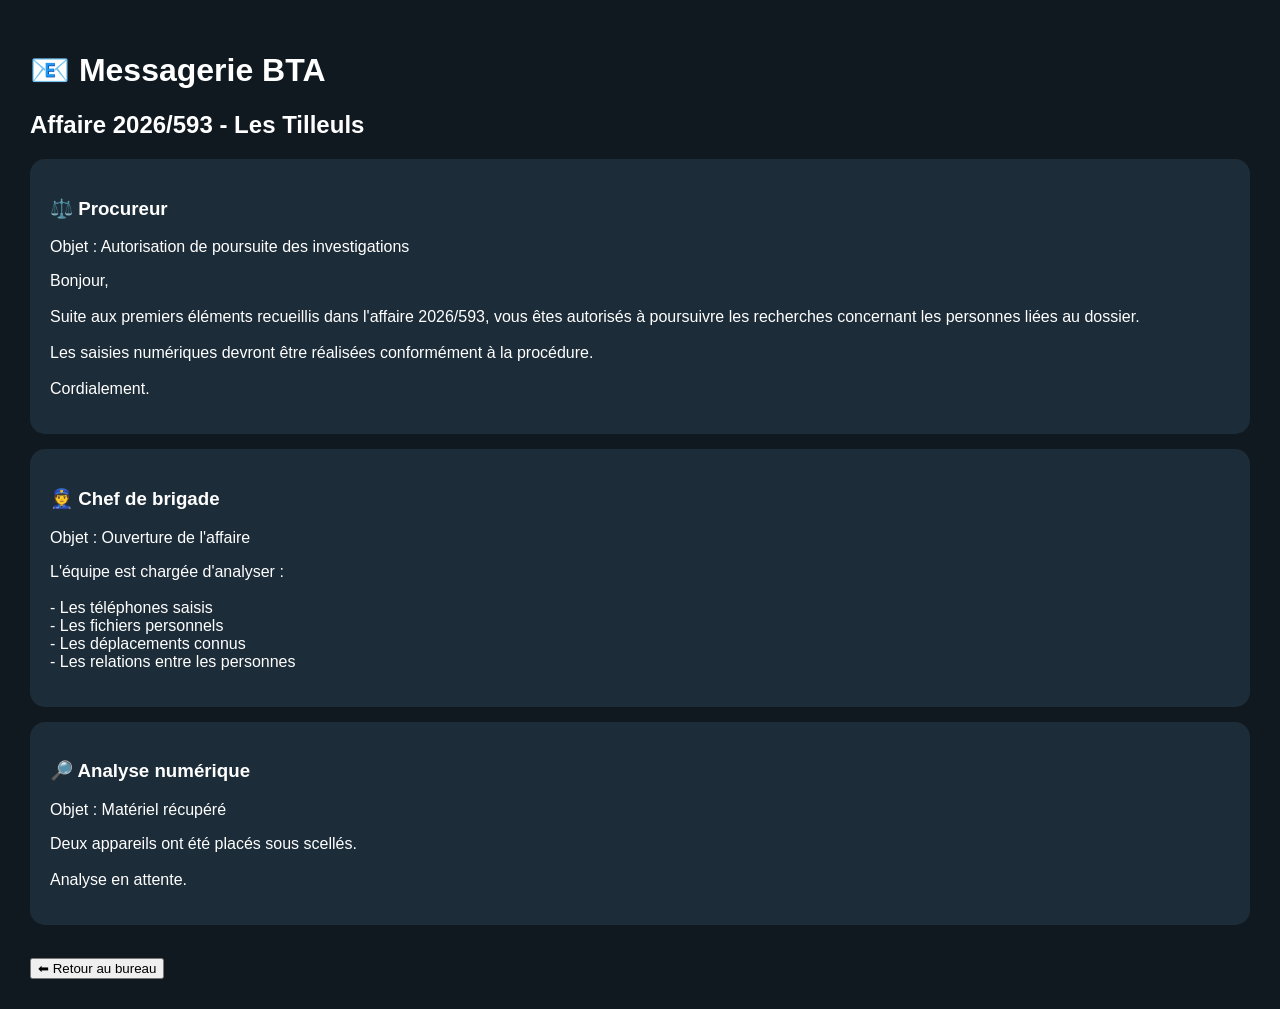
==== ordinateur/mails.html @ f8e43dc1 "Create mails.html" ====
<!DOCTYPE html>
<html lang="fr">

<head>

<meta charset="UTF-8">
<meta name="viewport" content="width=device-width, initial-scale=1.0">

<title>Mails BTA - Affaire 2026/593</title>

<link rel="stylesheet" href="../style.css">

</head>


<body>


<div class="page_dossier">


<h1>📧 Messagerie BTA</h1>

<h2>Affaire 2026/593 - Les Tilleuls</h2>


<div class="carte">


<h3>⚖️ Procureur</h3>

<p>
Objet : Autorisation de poursuite des investigations
</p>


<p>

Bonjour,

<br><br>

Suite aux premiers éléments recueillis dans l'affaire 2026/593,
vous êtes autorisés à poursuivre les recherches concernant les personnes
liées au dossier.

<br><br>

Les saisies numériques devront être réalisées conformément à la procédure.

<br><br>

Cordialement.

</p>


</div>





<div class="carte">


<h3>👮 Chef de brigade</h3>


<p>
Objet : Ouverture de l'affaire
</p>


<p>

L'équipe est chargée d'analyser :

<br><br>

- Les téléphones saisis
<br>
- Les fichiers personnels
<br>
- Les déplacements connus
<br>
- Les relations entre les personnes

</p>


</div>






<div class="carte">


<h3>🔎 Analyse numérique</h3>


<p>
Objet : Matériel récupéré
</p>


<p>

Deux appareils ont été placés sous scellés.

<br><br>

Analyse en attente.

</p>


</div>




<br>


<button onclick="retour()">

⬅ Retour au bureau

</button>


</div>



<script>


function retour(){

window.location.href="bureau.html";

}


</script>


</body>

</html>
---- style.css ----
*{
    box-sizing:border-box;
}


body{

    margin:0;
    padding:0;
    font-family:Arial, Helvetica, sans-serif;
    background:#0b0f14;
    color:white;

}


/* =========================
   PAGE ORDINATEUR BTA
========================= */


.ordinateur{

    min-height:100vh;
    padding:30px;
    background:#0b1118;

}



.ordinateur header{

    background:#172330;
    padding:25px;
    border-radius:20px;
    margin-bottom:30px;
    border:1px solid #34495e;

}



.ordinateur h1{

    margin-top:0;
    font-size:32px;

}



.etat{

    margin-top:20px;
    color:#bfc7cf;

}



/* MENU ORDINATEUR */


.menu_pc{

    display:grid;
    grid-template-columns:repeat(auto-fit,minmax(230px,1fr));
    gap:25px;

}



.icone_pc{

    background:#1b2c3b;
    padding:30px;
    border-radius:20px;
    text-align:center;
    cursor:pointer;
    transition:0.3s;
    border:1px solid #38536a;

}



.icone_pc:hover{

    transform:scale(1.05);
    background:#254257;

}



.icone_pc h3{

    font-size:22px;
    margin:15px 0 10px;

}



.icone_pc p{

    color:#bfc7cf;

}





/* NOTIFICATIONS PC */


.notification_pc{

    margin-top:40px;
    background:#172330;
    padding:25px;
    border-radius:20px;

}



.notification_pc div{

    background:#233746;
    padding:15px;
    margin-top:15px;
    border-radius:12px;

}





/* =========================
   PAGES DOSSIERS
========================= */


.page_dossier{

    min-height:100vh;
    padding:30px;
    background:#101820;

}



.carte{

    background:#1c2c38;
    padding:20px;
    border-radius:15px;
    margin:15px 0;

}





/* =========================
   TELEPHONE RYAN
========================= */


.telephone{

    width:390px;
    height:850px;
    margin:30px auto;
    background:black;
    border-radius:50px;
    overflow:hidden;
    position:relative;
    box-shadow:0 0 50px black;

}



.ecran{

    position:absolute;
    width:100%;
    height:100%;

}



.cache{

    display:none;

}




/* BARRE DU HAUT */


.statut{

    display:flex;
    justify-content:space-between;
    padding:18px;
    font-size:14px;
    color:white;

}





/* ECRAN VERROUILLAGE */


.verrouillage{

    background-size:cover;
    background-position:center;

}



.fondVerrou{

    text-align:center;
    padding-top:90px;

}



.heureGrande{

    font-size:75px;
    font-weight:300;

}



.date{

    font-size:20px;
    margin-top:10px;

}



.notification{

    background:rgba(50,50,50,0.7);
    margin:20px;
    padding:15px;
    border-radius:20px;
    backdrop-filter:blur(10px);

}



.iconeNotif{

    font-size:30px;

}



.ouvrir{

    position:absolute;
    bottom:60px;
    width:100%;
    text-align:center;
    color:white;

}





/* ACCUEIL TELEPHONE */


.accueil{

    background-image:url("../images/ryan/fond_ecran.jpg");
    background-size:cover;
    background-position:center;

}



.encoche{

    width:120px;
    height:30px;
    background:black;
    border-radius:20px;
    margin:0 auto;

}



.grilleApplications{

    display:grid;
    grid-template-columns:repeat(4,1fr);
    gap:25px;
    padding:35px 20px;

}



.application{

    text-align:center;

}



.icone{

    width:60px;
    height:60px;
    border-radius:18px;
    display:flex;
    align-items:center;
    justify-content:center;
    margin:auto;
    font-size:32px;

}



.icone p{

    font-size:12px;

}



.bleu{

    background:#1677ff;

}



.vert{

    background:#20c463;

}



.rouge{

    background:#ff3b30;

}



.violet{

    background:#8e44ad;

}



.gris{

    background:#555;

}



.noir{

    background:#111;

}



.dock{

    position:absolute;
    bottom:30px;
    left:20px;
    right:20px;
    background:rgba(255,255,255,0.2);
    backdrop-filter:blur(10px);
    padding:15px;
    border-radius:30px;
    display:flex;
    justify-content:space-around;
    font-size:28px;

}





/* APPLICATIONS */


.applicationPage{

    background:#111;
    padding:20px;

}



.barreApp{

    display:flex;
    align-items:center;
    gap:20px;

}



.barreApp button{

    background:#333;
    color:white;
    border:0;
    border-radius:10px;
    padding:10px;

}



.conversation{

    background:#222;
    padding:15px;
    border-radius:15px;
    margin-top:15px;

}



.contactFiche{

    background:#222;
    padding:20px;
    border-radius:15px;
    margin:15px 0;

}



.galerie{

    display:grid;
    grid-template-columns:repeat(2,1fr);
    gap:15px;

}



.photo img{

    width:100%;
    border-radius:15px;

}




.boutonHome{

    position:absolute;
    bottom:10px;
    left:50%;
    transform:translateX(-50%);
    width:120px;
    height:5px;
    background:white;
    border-radius:10px;

}
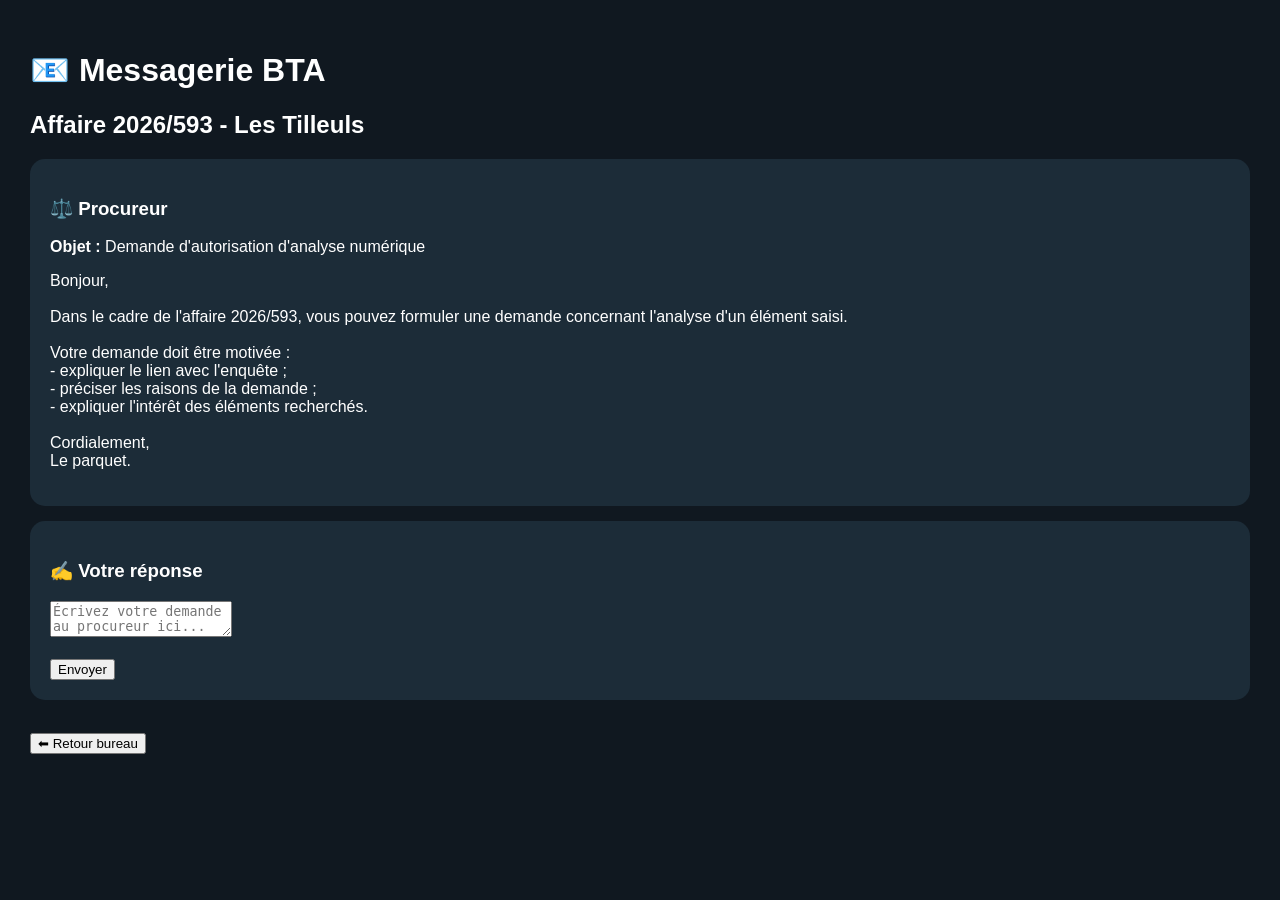
==== commit c4942e4b: "Update mails.html" ====
--- a/ordinateur/mails.html
+++ b/ordinateur/mails.html
@@ -24,13 +24,16 @@
 <h2>Affaire 2026/593 - Les Tilleuls</h2>
 
 
+
 <div class="carte">
 
 
 <h3>⚖️ Procureur</h3>
 
-<p>
-Objet : Autorisation de poursuite des investigations
+
+<p>
+<b>Objet :</b>
+Demande d'autorisation d'analyse numérique
 </p>
 
 
@@ -40,17 +43,25 @@
 
 <br><br>
 
-Suite aux premiers éléments recueillis dans l'affaire 2026/593,
-vous êtes autorisés à poursuivre les recherches concernant les personnes
-liées au dossier.
-
-<br><br>
-
-Les saisies numériques devront être réalisées conformément à la procédure.
-
-<br><br>
-
-Cordialement.
+Dans le cadre de l'affaire 2026/593,
+vous pouvez formuler une demande concernant
+l'analyse d'un élément saisi.
+
+<br><br>
+
+Votre demande doit être motivée :
+<br>
+- expliquer le lien avec l'enquête ;
+<br>
+- préciser les raisons de la demande ;
+<br>
+- expliquer l'intérêt des éléments recherchés.
+
+<br><br>
+
+Cordialement,
+<br>
+Le parquet.
 
 </p>
 
@@ -64,92 +75,204 @@
 <div class="carte">
 
 
-<h3>👮 Chef de brigade</h3>
-
-
-<p>
-Objet : Ouverture de l'affaire
-</p>
-
-
-<p>
-
-L'équipe est chargée d'analyser :
-
-<br><br>
-
-- Les téléphones saisis
-<br>
-- Les fichiers personnels
-<br>
-- Les déplacements connus
-<br>
-- Les relations entre les personnes
-
-</p>
-
-
-</div>
-
-
-
-
-
-
-<div class="carte">
-
-
-<h3>🔎 Analyse numérique</h3>
-
-
-<p>
-Objet : Matériel récupéré
-</p>
-
-
-<p>
-
-Deux appareils ont été placés sous scellés.
-
-<br><br>
-
-Analyse en attente.
-
-</p>
-
-
-</div>
-
-
-
-
-<br>
-
-
-<button onclick="retour()">
-
-⬅ Retour au bureau
+<h3>✍️ Votre réponse</h3>
+
+
+<textarea 
+id="reponse"
+placeholder="Écrivez votre demande au procureur ici..."
+></textarea>
+
+
+
+<br><br>
+
+
+<button onclick="envoyerMail()">
+
+Envoyer
 
 </button>
 
 
-</div>
+
+</div>
+
+
+
+
+
+<div id="retour" class="carte cache">
+
+
+</div>
+
+
+
+
+
+
+<br>
+
+
+<button onclick="retourBureau()">
+
+⬅ Retour bureau
+
+</button>
+
+
+
+</div>
+
+
 
 
 
 <script>
 
 
-function retour(){
+function envoyerMail(){
+
+
+let texte =
+document.getElementById("reponse").value.toLowerCase();
+
+
+
+let points = 0;
+
+
+
+// critères de qualité
+
+
+if(
+texte.includes("affaire")
+||
+texte.includes("enquête")
+){
+
+points++;
+
+}
+
+
+
+if(
+texte.includes("raison")
+||
+texte.includes("permet")
+||
+texte.includes("afin")
+){
+
+points++;
+
+}
+
+
+
+if(
+texte.includes("preuve")
+||
+texte.includes("élément")
+||
+texte.includes("information")
+){
+
+points++;
+
+}
+
+
+
+if(
+texte.includes("téléphone")
+||
+texte.includes("appareil")
+||
+texte.includes("donnée")
+){
+
+points++;
+
+}
+
+
+
+
+let resultat =
+document.getElementById("retour");
+
+
+
+resultat.classList.remove("cache");
+
+
+
+
+
+if(points >= 3){
+
+
+resultat.innerHTML =
+
+`
+<h3>✅ Autorisation accordée</h3>
+
+<p>
+Votre demande est suffisamment motivée.
+<br><br>
+Le procureur autorise la poursuite des investigations.
+</p>
+`;
+
+
+
+}
+
+else{
+
+
+resultat.innerHTML =
+
+`
+<h3>❌ Demande refusée</h3>
+
+<p>
+Votre demande manque de justification.
+<br><br>
+Le procureur demande une motivation plus précise.
+</p>
+`;
+
+
+
+}
+
+
+
+}
+
+
+
+
+
+function retourBureau(){
+
 
 window.location.href="bureau.html";
 
-}
+
+}
+
 
 
 </script>
 
 
+
 </body>
 
 </html>
